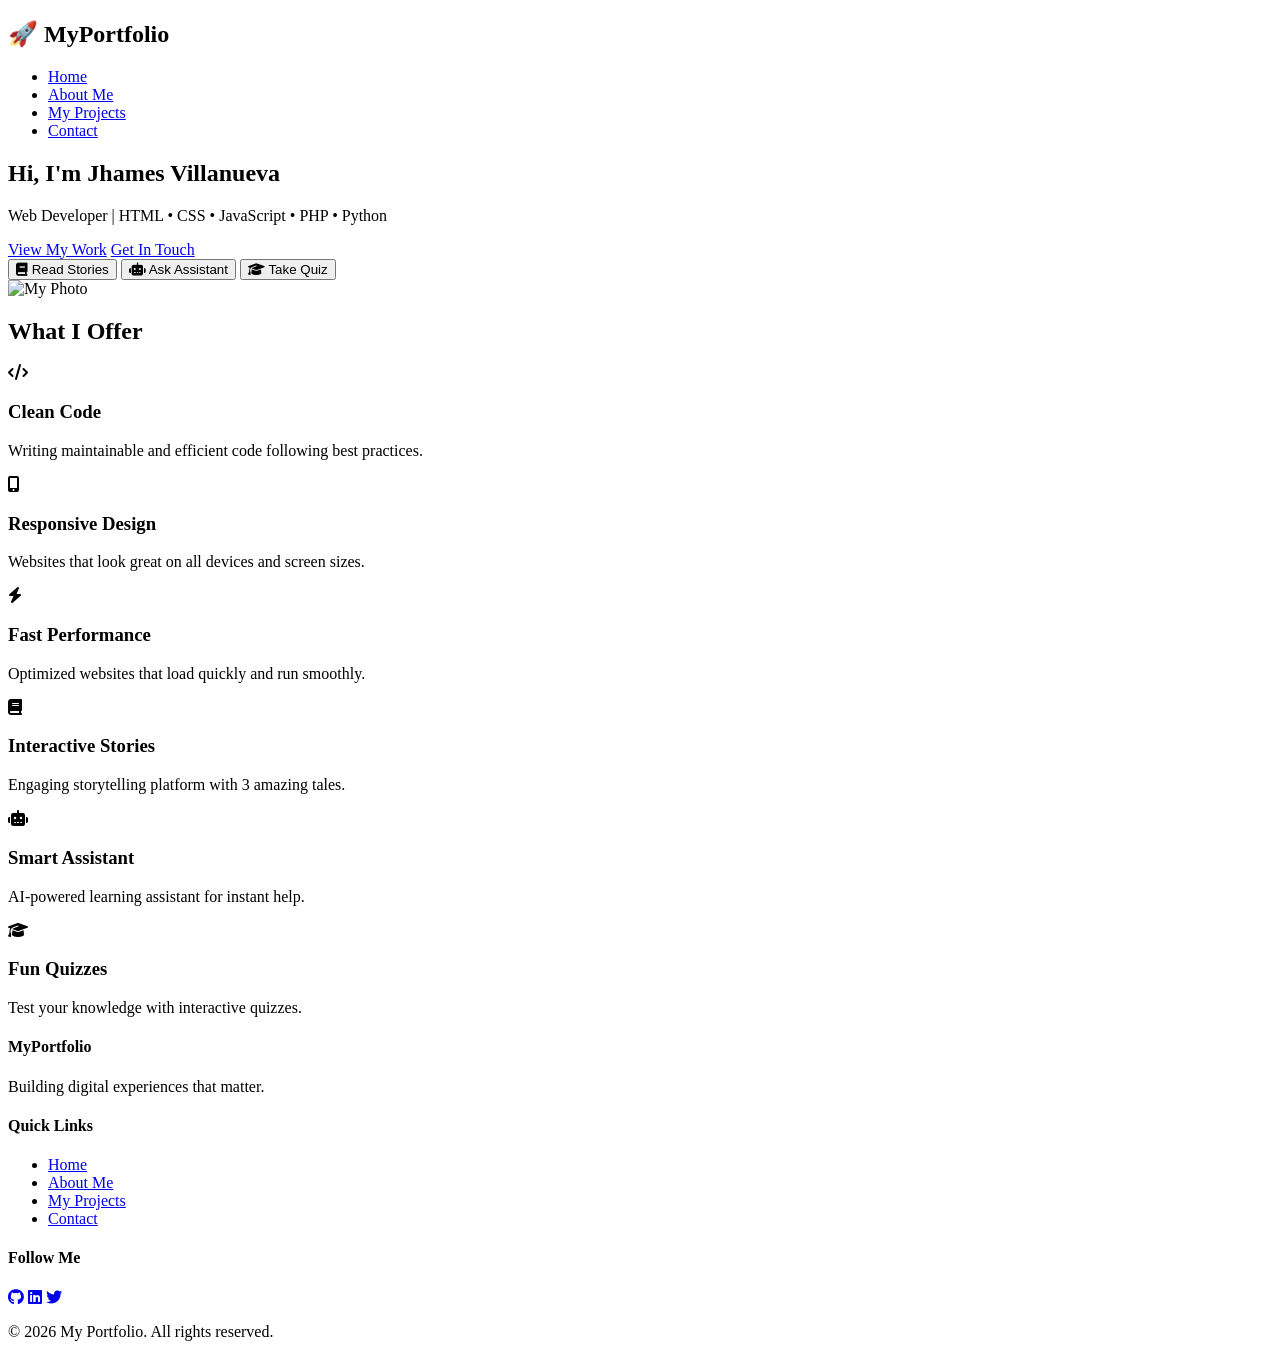
==== index.html @ b83ccd3d "Add files via upload" ====
<!DOCTYPE html>
<html lang="en">
<head>
    <meta charset="UTF-8">
    <meta name="viewport" content="width=device-width, initial-scale=1.0">
    <title>My Portfolio</title>
    <link rel="stylesheet" href="css/styles.css">
    <link rel="stylesheet" href="https://cdnjs.cloudflare.com/ajax/libs/font-awesome/6.4.0/css/all.min.css">
</head>
<body>
    <!-- Navigation -->
    <nav class="navbar">
        <div class="container">
            <div class="nav-wrapper">
                <div class="logo">
                    <h2>🚀 MyPortfolio</h2>
                </div>
                <ul class="nav-menu" id="navMenu">
                    <li><a href="index.html" class="active">Home</a></li>
                    <li><a href="about.html">About Me</a></li>
                    <li><a href="projects.html">My Projects</a></li>
                    <li><a href="contact.html">Contact</a></li>
                </ul>
                <div class="hamburger" id="hamburger">
                    <span></span>
                    <span></span>
                    <span></span>
                </div>
            </div>
        </div>
    </nav>

 <!-- Hero Section -->
<section class="hero">
    <div class="container">
        <div class="hero-content">
            <h1 class="hero-title">Hi, I'm Jhames Villanueva</h1>
<p class="hero-subtitle">Web Developer | HTML • CSS • JavaScript • PHP • Python</p>

            <div class="hero-buttons">
                <a href="projects.html" class="btn btn-primary">View My Work</a>
                <a href="contact.html" class="btn btn-secondary">Get In Touch</a>
            </div>

            <div class="quick-links">
                <button class="quick-link" onclick="document.getElementById('storiesModal').classList.add('active'); document.body.style.overflow = 'hidden'; currentStory = null; currentPage = 0;">
                    <i class="fas fa-book"></i> Read Stories
                </button>

                <button class="quick-link" onclick="document.getElementById('assistantModal').classList.add('active'); document.body.style.overflow = 'hidden'; assistantInitialized = false; initAssistant();">
                    <i class="fas fa-robot"></i> Ask Assistant
                </button>

                <button class="quick-link" onclick="document.getElementById('quizModal').classList.add('active'); document.body.style.overflow = 'hidden'; quizInitialized = false; initQuiz();">
                    <i class="fas fa-graduation-cap"></i> Take Quiz
                </button>
            </div>
        </div>

        <div class="hero-image">
            <!-- Your Image Here -->
            <img src="images/me.jpg" alt="My Photo" class="avatar">
        </div>
    </div>
</section>

    <!-- Features Section -->
    <section class="features">
        <div class="container">
            <h2>What I Offer</h2>
            <div class="features-grid">
                <div class="feature-card">
                    <div class="feature-icon">
                        <i class="fas fa-code"></i>
                    </div>
                    <h3>Clean Code</h3>
                    <p>Writing maintainable and efficient code following best practices.</p>
                </div>
                <div class="feature-card">
                    <div class="feature-icon">
                        <i class="fas fa-mobile-alt"></i>
                    </div>
                    <h3>Responsive Design</h3>
                    <p>Websites that look great on all devices and screen sizes.</p>
                </div>
                <div class="feature-card">
                    <div class="feature-icon">
                        <i class="fas fa-bolt"></i>
                    </div>
                    <h3>Fast Performance</h3>
                    <p>Optimized websites that load quickly and run smoothly.</p>
                </div>
                <div class="feature-card">
                    <div class="feature-icon">
                        <i class="fas fa-book"></i>
                    </div>
                    <h3>Interactive Stories</h3>
                    <p>Engaging storytelling platform with 3 amazing tales.</p>
                </div>
                <div class="feature-card">
                    <div class="feature-icon">
                        <i class="fas fa-robot"></i>
                    </div>
                    <h3>Smart Assistant</h3>
                    <p>AI-powered learning assistant for instant help.</p>
                </div>
                <div class="feature-card">
                    <div class="feature-icon">
                        <i class="fas fa-graduation-cap"></i>
                    </div>
                    <h3>Fun Quizzes</h3>
                    <p>Test your knowledge with interactive quizzes.</p>
                </div>
            </div>
        </div>
    </section>

    <!-- Footer -->
    <footer class="footer">
        <div class="container">
            <div class="footer-content">
                <div class="footer-section">
                    <h4>MyPortfolio</h4>
                    <p>Building digital experiences that matter.</p>
                </div>
                <div class="footer-section">
                    <h4>Quick Links</h4>
                    <ul>
                        <li><a href="index.html">Home</a></li>
                        <li><a href="about.html">About Me</a></li>
                        <li><a href="projects.html">My Projects</a></li>
                        <li><a href="contact.html">Contact</a></li>
                    </ul>
                </div>
                <div class="footer-section">
                    <h4>Follow Me</h4>
                    <div class="social-links">
                        <a href="#"><i class="fab fa-github"></i></a>
                        <a href="#"><i class="fab fa-linkedin"></i></a>
                        <a href="#"><i class="fab fa-twitter"></i></a>
                    </div>
                </div>
            </div>
            <div class="footer-bottom">
                <p>&copy; 2026 My Portfolio. All rights reserved.</p>
            </div>
        </div>
    </footer>

    <script src="js/script.js"></script>
    <script src="js/stories.js"></script>
    <script src="js/assistant.js"></script>
    <script src="js/quiz.js"></script>
    <script src="js/auth.js"></script>
</body>
</html>
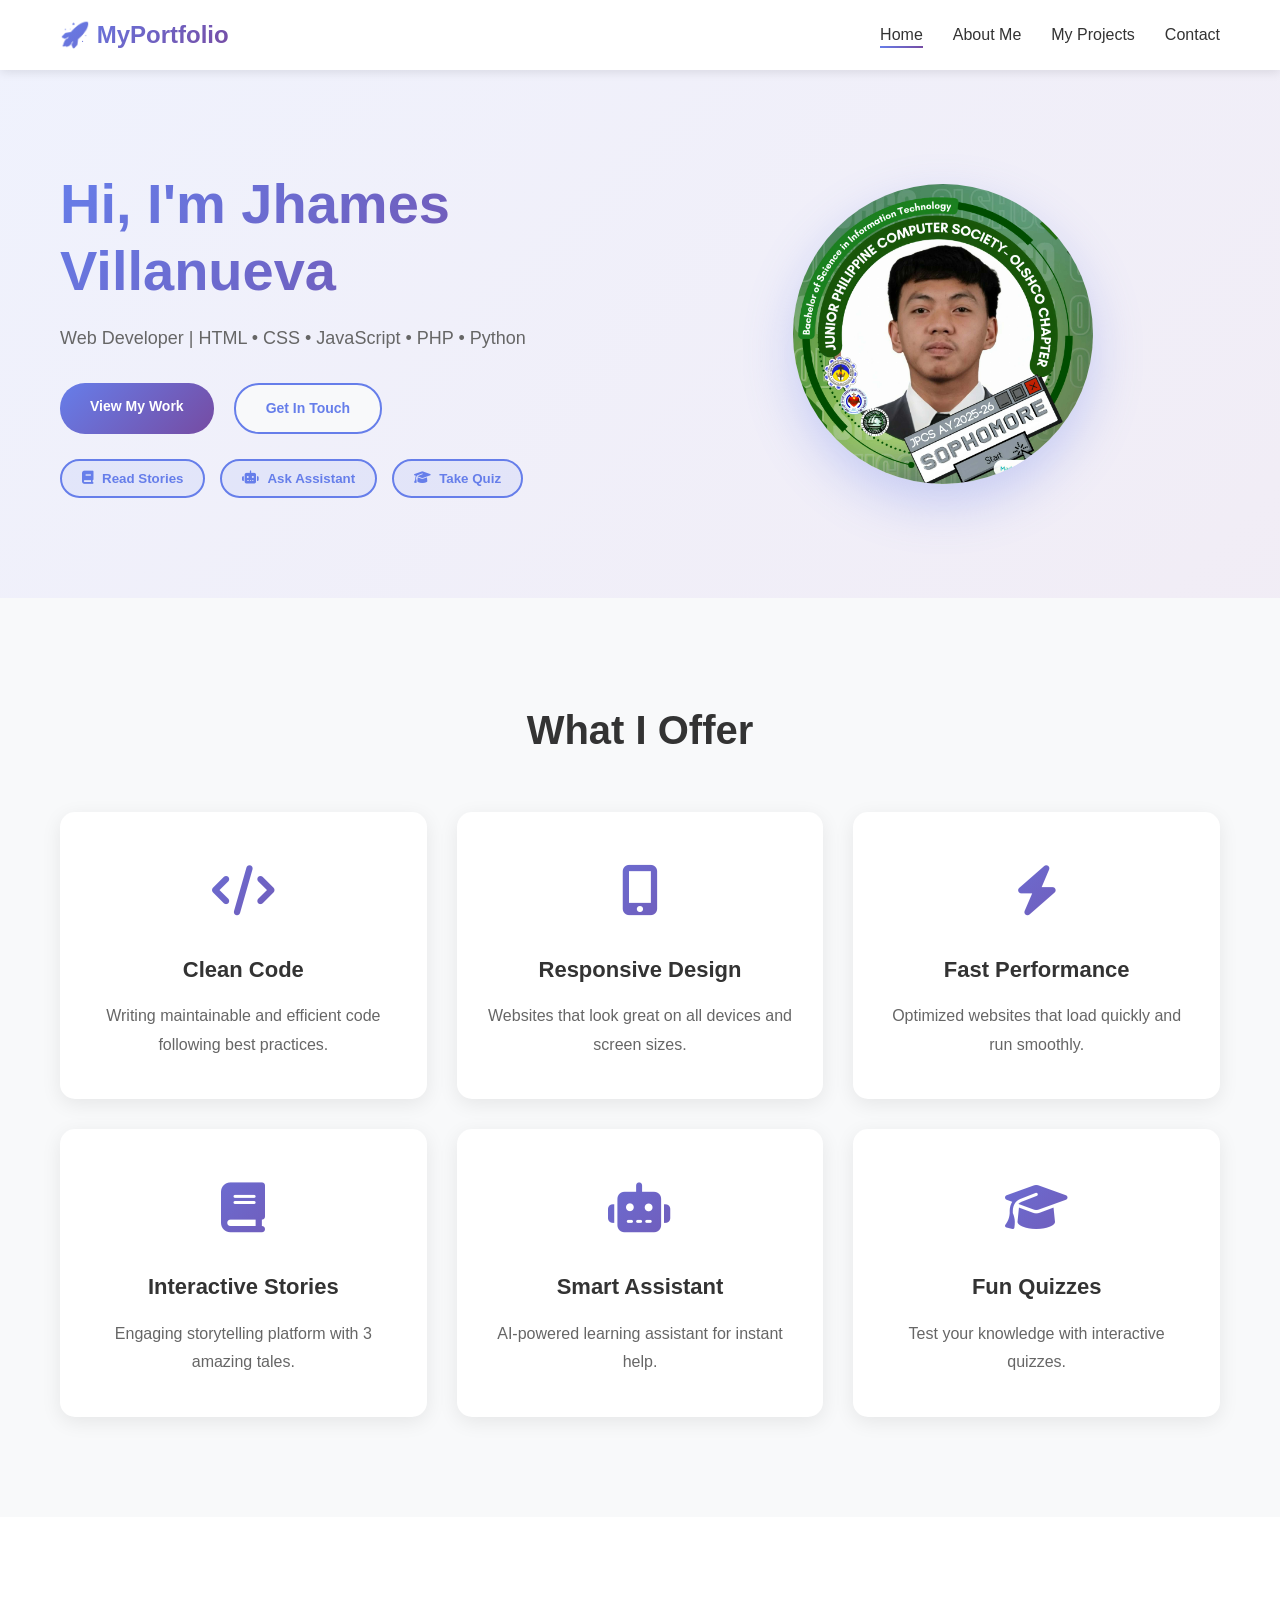
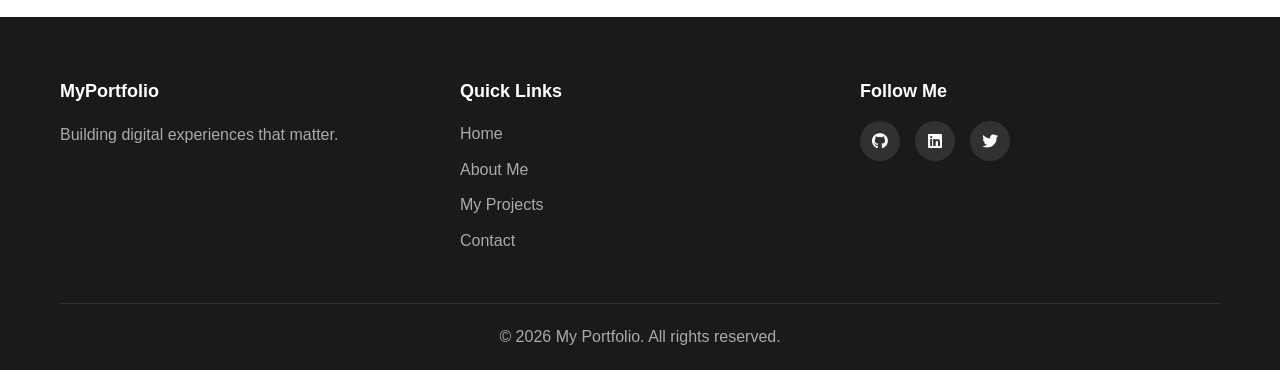
==== commit 8239f4ed: "Update index.html" ====
--- a/index.html
+++ b/index.html
@@ -59,7 +59,7 @@
 
         <div class="hero-image">
             <!-- Your Image Here -->
-            <img src="images/me.jpg" alt="My Photo" class="avatar">
+            <img src="image/me.jpg" alt="My Photo" class="avatar">
         </div>
     </div>
 </section>
@@ -153,4 +153,4 @@
     <script src="js/quiz.js"></script>
     <script src="js/auth.js"></script>
 </body>
-</html>+</html>
--- a/css/styles.css
+++ b/css/styles.css
@@ -0,0 +1,875 @@
+:root {
+    --primary-color: #667eea;
+    --secondary-color: #764ba2;
+    --accent-color: #f093fb;
+    --text-color: #333;
+    --light-bg: #f8f9fa;
+    --white: #ffffff;
+    --border-color: #e1e8ed;
+    --success-color: #10b981;
+    --error-color: #ef4444;
+    --warning-color: #f59e0b;
+    --transition: all 0.3s ease;
+    --box-shadow: 0 10px 30px rgba(0, 0, 0, 0.1);
+    --box-shadow-hover: 0 20px 40px rgba(0, 0, 0, 0.15);
+}
+
+* { margin: 0; padding: 0; box-sizing: border-box; }
+body { font-family: 'Segoe UI', Tahoma, Geneva, Verdana, sans-serif; color: var(--text-color); background-color: var(--white); line-height: 1.6; }
+html { scroll-behavior: smooth; }
+.container { max-width: 1200px; margin: 0 auto; padding: 0 20px; }
+
+/* Navigation */
+.navbar {
+    position: fixed;
+    top: 0;
+    left: 0;
+    right: 0;
+    background: var(--white);
+    box-shadow: 0 2px 10px rgba(0, 0, 0, 0.1);
+    z-index: 1000;
+    transition: var(--transition);
+}
+
+.nav-wrapper {
+    display: flex;
+    justify-content: space-between;
+    align-items: center;
+    height: 70px;
+}
+
+.logo h2 {
+    background: linear-gradient(135deg, var(--primary-color), var(--secondary-color));
+    -webkit-background-clip: text;
+    -webkit-text-fill-color: transparent;
+    background-clip: text;
+    font-size: 24px;
+    font-weight: 700;
+}
+
+.nav-menu {
+    display: flex;
+    list-style: none;
+    gap: 30px;
+    align-items: center;
+}
+
+.nav-menu a {
+    text-decoration: none;
+    color: var(--text-color);
+    font-weight: 500;
+    position: relative;
+    transition: var(--transition);
+}
+
+.nav-menu a::after {
+    content: '';
+    position: absolute;
+    bottom: -5px;
+    left: 0;
+    width: 0;
+    height: 2px;
+    background: linear-gradient(135deg, var(--primary-color), var(--secondary-color));
+    transition: var(--transition);
+}
+
+.nav-menu a:hover::after,
+.nav-menu a.active::after {
+    width: 100%;
+}
+
+.btn-login {
+    background: linear-gradient(135deg, var(--primary-color), var(--secondary-color));
+    color: var(--white) !important;
+    padding: 8px 20px;
+    border-radius: 25px;
+    transition: var(--transition);
+}
+
+.btn-login:hover {
+    transform: translateY(-2px);
+    box-shadow: 0 5px 15px rgba(102, 126, 234, 0.4);
+}
+
+.hamburger {
+    display: none;
+    flex-direction: column;
+    cursor: pointer;
+    gap: 6px;
+}
+
+.hamburger span {
+    width: 25px;
+    height: 3px;
+    background: var(--text-color);
+    border-radius: 3px;
+    transition: var(--transition);
+}
+
+.hamburger.active span:nth-child(1) {
+    transform: rotate(45deg) translate(10px, 10px);
+}
+
+.hamburger.active span:nth-child(2) {
+    opacity: 0;
+}
+
+.hamburger.active span:nth-child(3) {
+    transform: rotate(-45deg) translate(7px, -7px);
+}
+
+/* Buttons */
+.btn {
+    display: inline-block;
+    padding: 12px 30px;
+    border-radius: 25px;
+    text-decoration: none;
+    font-weight: 600;
+    border: none;
+    cursor: pointer;
+    transition: var(--transition);
+    text-align: center;
+    font-size: 14px;
+}
+
+.btn-primary {
+    background: linear-gradient(135deg, var(--primary-color), var(--secondary-color));
+    color: var(--white);
+}
+
+.btn-primary:hover {
+    transform: translateY(-2px);
+    box-shadow: 0 10px 20px rgba(102, 126, 234, 0.4);
+}
+
+.btn-secondary {
+    background: var(--light-bg);
+    color: var(--primary-color);
+    border: 2px solid var(--primary-color);
+}
+
+.btn-secondary:hover {
+    background: var(--primary-color);
+    color: var(--white);
+}
+
+.btn-small {
+    padding: 8px 16px;
+    font-size: 12px;
+}
+
+/* Hero Section */
+.hero {
+    margin-top: 70px;
+    padding: 100px 0;
+    background: linear-gradient(135deg, rgba(102, 126, 234, 0.1), rgba(118, 75, 162, 0.1));
+    overflow: hidden;
+}
+
+.hero .container {
+    display: grid;
+    grid-template-columns: 1fr 1fr;
+    align-items: center;
+    gap: 50px;
+}
+
+.hero-title {
+    font-size: 56px;
+    line-height: 1.2;
+    margin-bottom: 20px;
+    background: linear-gradient(135deg, var(--primary-color), var(--secondary-color));
+    -webkit-background-clip: text;
+    -webkit-text-fill-color: transparent;
+    background-clip: text;
+}
+
+.hero-subtitle {
+    font-size: 18px;
+    color: #666;
+    margin-bottom: 30px;
+}
+
+.hero-buttons {
+    display: flex;
+    gap: 20px;
+    flex-wrap: wrap;
+}
+
+.hero-image {
+    display: flex;
+    justify-content: center;
+    align-items: center;
+}
+
+.avatar {
+    width: 300px;
+    height: 300px;
+    border-radius: 50%;
+    background: linear-gradient(135deg, var(--primary-color), var(--secondary-color));
+    display: flex;
+    align-items: center;
+    justify-content: center;
+    font-size: 100px;
+    color: var(--white);
+    box-shadow: 0 20px 50px rgba(102, 126, 234, 0.3);
+    animation: float 3s ease-in-out infinite;
+}
+
+@keyframes float {
+    0%, 100% { transform: translateY(0px); }
+    50% { transform: translateY(-20px); }
+}
+
+/* Features */
+.features {
+    padding: 100px 0;
+    background: var(--light-bg);
+}
+
+.features h2 {
+    text-align: center;
+    font-size: 40px;
+    margin-bottom: 50px;
+    color: var(--text-color);
+}
+
+.features-grid {
+    display: grid;
+    grid-template-columns: repeat(auto-fit, minmax(300px, 1fr));
+    gap: 30px;
+}
+
+.feature-card {
+    background: var(--white);
+    padding: 40px 30px;
+    border-radius: 15px;
+    text-align: center;
+    box-shadow: 0 5px 20px rgba(0, 0, 0, 0.08);
+    transition: var(--transition);
+}
+
+.feature-card:hover {
+    transform: translateY(-10px);
+    box-shadow: var(--box-shadow-hover);
+}
+
+.feature-icon {
+    font-size: 50px;
+    background: linear-gradient(135deg, var(--primary-color), var(--secondary-color));
+    -webkit-background-clip: text;
+    -webkit-text-fill-color: transparent;
+    background-clip: text;
+    margin-bottom: 20px;
+}
+
+.feature-card h3 {
+    font-size: 22px;
+    margin-bottom: 15px;
+    color: var(--text-color);
+}
+
+.feature-card p {
+    color: #666;
+    line-height: 1.8;
+}
+
+/* About Section */
+.about-hero {
+    margin-top: 70px;
+    padding: 80px 0;
+    background: linear-gradient(135deg, rgba(102, 126, 234, 0.1), rgba(118, 75, 162, 0.1));
+    text-align: center;
+}
+
+.about-hero h1 {
+    font-size: 48px;
+    margin-bottom: 15px;
+    background: linear-gradient(135deg, var(--primary-color), var(--secondary-color));
+    -webkit-background-clip: text;
+    -webkit-text-fill-color: transparent;
+    background-clip: text;
+}
+
+.about-content {
+    padding: 100px 0;
+}
+
+.about-grid {
+    display: grid;
+    grid-template-columns: 1fr 1fr;
+    gap: 50px;
+    margin-bottom: 100px;
+}
+
+.about-text h2 {
+    font-size: 36px;
+    margin-bottom: 20px;
+    color: var(--text-color);
+}
+
+.about-text p {
+    margin-bottom: 20px;
+    color: #666;
+    line-height: 1.8;
+}
+
+.about-text h3 {
+    font-size: 24px;
+    margin: 30px 0 20px;
+    color: var(--text-color);
+}
+
+.skills-list {
+    display: flex;
+    flex-direction: column;
+    gap: 20px;
+}
+
+.skill-item {
+    display: flex;
+    flex-direction: column;
+}
+
+.skill-item span {
+    font-weight: 600;
+    margin-bottom: 8px;
+    color: var(--text-color);
+}
+
+.skill-bar {
+    height: 8px;
+    background: var(--light-bg);
+    border-radius: 10px;
+    overflow: hidden;
+}
+
+.skill-progress {
+    height: 100%;
+    background: linear-gradient(90deg, var(--primary-color), var(--secondary-color));
+    border-radius: 10px;
+    transition: width 1s ease;
+}
+
+.about-stats {
+    display: grid;
+    grid-template-columns: 1fr 1fr;
+    gap: 20px;
+}
+
+.stat-card {
+    background: linear-gradient(135deg, rgba(102, 126, 234, 0.1), rgba(118, 75, 162, 0.1));
+    padding: 40px;
+    border-radius: 15px;
+    text-align: center;
+    border: 2px solid rgba(102, 126, 234, 0.2);
+}
+
+.stat-card h3 {
+    font-size: 36px;
+    background: linear-gradient(135deg, var(--primary-color), var(--secondary-color));
+    -webkit-background-clip: text;
+    -webkit-text-fill-color: transparent;
+    background-clip: text;
+    margin-bottom: 10px;
+}
+
+.stat-card p {
+    color: #666;
+}
+
+/* Projects Section */
+.projects-hero {
+    margin-top: 70px;
+    padding: 80px 0;
+    background: linear-gradient(135deg, rgba(102, 126, 234, 0.1), rgba(118, 75, 162, 0.1));
+    text-align: center;
+}
+
+.projects-hero h1 {
+    font-size: 48px;
+    margin-bottom: 15px;
+    background: linear-gradient(135deg, var(--primary-color), var(--secondary-color));
+    -webkit-background-clip: text;
+    -webkit-text-fill-color: transparent;
+    background-clip: text;
+}
+
+.projects-section {
+    padding: 100px 0;
+}
+
+.filter-buttons {
+    display: flex;
+    justify-content: center;
+    gap: 15px;
+    margin-bottom: 50px;
+    flex-wrap: wrap;
+}
+
+.filter-btn {
+    padding: 10px 25px;
+    border: 2px solid var(--border-color);
+    background: var(--white);
+    border-radius: 25px;
+    cursor: pointer;
+    font-weight: 600;
+    transition: var(--transition);
+    color: var(--text-color);
+}
+
+.filter-btn:hover,
+.filter-btn.active {
+    background: linear-gradient(135deg, var(--primary-color), var(--secondary-color));
+    color: var(--white);
+    border-color: transparent;
+}
+
+.projects-grid {
+    display: grid;
+    grid-template-columns: repeat(auto-fill, minmax(300px, 1fr));
+    gap: 30px;
+}
+
+.project-card {
+    background: var(--white);
+    border-radius: 15px;
+    overflow: hidden;
+    box-shadow: 0 5px 20px rgba(0, 0, 0, 0.08);
+    transition: var(--transition);
+    animation: fadeIn 0.5s ease;
+}
+
+@keyframes fadeIn {
+    from {
+        opacity: 0;
+        transform: translateY(20px);
+    }
+    to {
+        opacity: 1;
+        transform: translateY(0);
+    }
+}
+
+.project-card:hover {
+    transform: translateY(-10px);
+    box-shadow: var(--box-shadow-hover);
+}
+
+.project-image {
+    position: relative;
+    height: 250px;
+    overflow: hidden;
+}
+
+.placeholder-img {
+    width: 100%;
+    height: 100%;
+    transition: var(--transition);
+}
+
+.project-card:hover .placeholder-img {
+    transform: scale(1.1);
+}
+
+.project-overlay {
+    position: absolute;
+    top: 0;
+    left: 0;
+    right: 0;
+    bottom: 0;
+    background: rgba(0, 0, 0, 0.5);
+    display: flex;
+    align-items: center;
+    justify-content: center;
+    opacity: 0;
+    transition: var(--transition);
+}
+
+.project-card:hover .project-overlay {
+    opacity: 1;
+}
+
+.project-content {
+    padding: 25px;
+}
+
+.project-content h3 {
+    font-size: 20px;
+    margin-bottom: 10px;
+    color: var(--text-color);
+}
+
+.project-content p {
+    color: #666;
+    margin-bottom: 15px;
+    font-size: 14px;
+}
+
+.project-tags {
+    display: flex;
+    gap: 8px;
+    flex-wrap: wrap;
+}
+
+.tag {
+    display: inline-block;
+    background: var(--light-bg);
+    color: var(--primary-color);
+    padding: 5px 12px;
+    border-radius: 15px;
+    font-size: 12px;
+    font-weight: 600;
+}
+
+/* Contact Section */
+.contact-hero {
+    margin-top: 70px;
+    padding: 80px 0;
+    background: linear-gradient(135deg, rgba(102, 126, 234, 0.1), rgba(118, 75, 162, 0.1));
+    text-align: center;
+}
+
+.contact-hero h1 {
+    font-size: 48px;
+    margin-bottom: 15px;
+    background: linear-gradient(135deg, var(--primary-color), var(--secondary-color));
+    -webkit-background-clip: text;
+    -webkit-text-fill-color: transparent;
+    background-clip: text;
+}
+
+.contact-section {
+    padding: 100px 0;
+}
+
+.contact-grid {
+    display: grid;
+    grid-template-columns: 1fr 1fr;
+    gap: 50px;
+}
+
+.contact-info h2 {
+    font-size: 32px;
+    margin-bottom: 30px;
+    color: var(--text-color);
+}
+
+.info-item {
+    display: flex;
+    gap: 20px;
+    margin-bottom: 30px;
+}
+
+.info-icon {
+    width: 50px;
+    height: 50px;
+    background: linear-gradient(135deg, rgba(102, 126, 234, 0.1), rgba(118, 75, 162, 0.1));
+    border-radius: 10px;
+    display: flex;
+    align-items: center;
+    justify-content: center;
+    font-size: 24px;
+    color: var(--primary-color);
+    flex-shrink: 0;
+}
+
+.info-text h4 {
+    font-size: 16px;
+    margin-bottom: 5px;
+    color: var(--text-color);
+}
+
+.info-text p {
+    color: #666;
+}
+
+.contact-form-wrapper h2 {
+    font-size: 32px;
+    margin-bottom: 30px;
+    color: var(--text-color);
+}
+
+.contact-form {
+    display: flex;
+    flex-direction: column;
+    gap: 20px;
+}
+
+.form-group {
+    display: flex;
+    flex-direction: column;
+}
+
+.form-group label {
+    font-weight: 600;
+    margin-bottom: 8px;
+    color: var(--text-color);
+}
+
+.form-group input,
+.form-group textarea {
+    padding: 12px 15px;
+    border: 2px solid var(--border-color);
+    border-radius: 8px;
+    font-size: 14px;
+    font-family: inherit;
+    transition: var(--transition);
+}
+
+.form-group input:focus,
+.form-group textarea:focus {
+    outline: none;
+    border-color: var(--primary-color);
+    box-shadow: 0 0 0 3px rgba(102, 126, 234, 0.1);
+}
+
+.error-message {
+    color: var(--error-color);
+    font-size: 12px;
+    margin-top: 5px;
+    display: none;
+}
+
+.error-message.show {
+    display: block;
+}
+
+.success-message {
+    color: var(--success-color);
+    font-size: 14px;
+    margin-top: 10px;
+    display: none;
+    text-align: center;
+}
+
+.success-message.show {
+    display: block;
+}
+
+/* Quick Links */
+.quick-links {
+    display: flex;
+    gap: 15px;
+    margin-top: 25px;
+    flex-wrap: wrap;
+}
+
+.quick-link {
+    display: inline-flex;
+    align-items: center;
+    gap: 8px;
+    padding: 10px 20px;
+    background: rgba(102, 126, 234, 0.1);
+    border: 2px solid var(--primary-color);
+    border-radius: 25px;
+    color: var(--primary-color);
+    text-decoration: none;
+    font-weight: 600;
+    transition: var(--transition);
+}
+
+.quick-link:hover {
+    background: linear-gradient(135deg, var(--primary-color), var(--secondary-color));
+    color: var(--white);
+    border-color: transparent;
+    transform: translateY(-3px);
+}
+
+/* Footer */
+.footer {
+    background: #1a1a1a;
+    color: var(--white);
+    padding: 60px 0 20px;
+    margin-top: 100px;
+}
+
+.footer-content {
+    display: grid;
+    grid-template-columns: repeat(auto-fit, minmax(250px, 1fr));
+    gap: 40px;
+    margin-bottom: 40px;
+}
+
+.footer-section h4 {
+    font-size: 18px;
+    margin-bottom: 15px;
+}
+
+.footer-section p {
+    color: #aaa;
+    line-height: 1.8;
+}
+
+.footer-section ul {
+    list-style: none;
+}
+
+.footer-section ul li {
+    margin-bottom: 10px;
+}
+
+.footer-section ul li a {
+    color: #aaa;
+    text-decoration: none;
+    transition: var(--transition);
+}
+
+.footer-section ul li a:hover {
+    color: var(--primary-color);
+}
+
+.social-links {
+    display: flex;
+    gap: 15px;
+}
+
+.social-links a {
+    width: 40px;
+    height: 40px;
+    background: rgba(255, 255, 255, 0.1);
+    border-radius: 50%;
+    display: flex;
+    align-items: center;
+    justify-content: center;
+    color: var(--white);
+    text-decoration: none;
+    transition: var(--transition);
+}
+
+.social-links a:hover {
+    background: var(--primary-color);
+    transform: translateY(-3px);
+}
+
+.footer-bottom {
+    text-align: center;
+    padding-top: 20px;
+    border-top: 1px solid rgba(255, 255, 255, 0.1);
+    color: #aaa;
+}
+
+/* Responsive */
+@media (max-width: 768px) {
+    .hamburger {
+        display: flex;
+    }
+
+    .nav-menu {
+        position: fixed;
+        left: -100%;
+        top: 70px;
+        flex-direction: column;
+        background-color: var(--white);
+        width: 100%;
+        text-align: center;
+        transition: 0.3s;
+        gap: 0;
+        padding: 20px 0;
+        box-shadow: 0 10px 27px rgba(0, 0, 0, 0.05);
+    }
+
+    .nav-menu.active {
+        left: 0;
+    }
+
+    .nav-menu li {
+        padding: 15px 0;
+        border-bottom: 1px solid var(--border-color);
+    }
+
+    .hero .container {
+        grid-template-columns: 1fr;
+        padding: 20px 0;
+    }
+
+    .hero-title {
+        font-size: 40px;
+    }
+
+    .hero-buttons {
+        flex-direction: column;
+    }
+
+    .avatar {
+        width: 250px;
+        height: 250px;
+    }
+
+    .about-grid,
+    .contact-grid {
+        grid-template-columns: 1fr;
+    }
+
+    .about-stats {
+        grid-template-columns: 1fr 1fr;
+    }
+
+    .projects-grid {
+        grid-template-columns: 1fr;
+    }
+
+    .quick-links {
+        justify-content: center;
+    }
+
+    .quick-link {
+        padding: 8px 16px;
+        font-size: 14px;
+    }
+}
+
+@media (max-width: 480px) {
+    .hero-title {
+        font-size: 28px;
+    }
+
+    .btn {
+        padding: 10px 20px;
+        font-size: 12px;
+    }
+
+    .filter-btn {
+        padding: 8px 15px;
+        font-size: 12px;
+    }
+
+    .about-stats {
+        grid-template-columns: 1fr;
+    }
+}
+/* ==================== PROJECT CARD CURSOR ==================== */
+.project-card {
+    cursor: pointer;
+    position: relative;
+}
+
+.project-card::after {
+    content: '';
+    position: absolute;
+    top: 0;
+    left: 0;
+    right: 0;
+    bottom: 0;
+    background: transparent;
+    border-radius: 15px;
+    z-index: 5;
+    pointer-events: none;
+}
+
+.project-card:hover {
+    cursor: pointer;
+}
+
+.project-card * {
+    pointer-events: none;
+}
+/* ==================== PROJECT CARD LINK ==================== */
+.project-card-link {
+    text-decoration: none;
+    color: inherit;
+    display: block;
+}
+
+.project-card-link .project-card {
+    cursor: pointer;
+}
